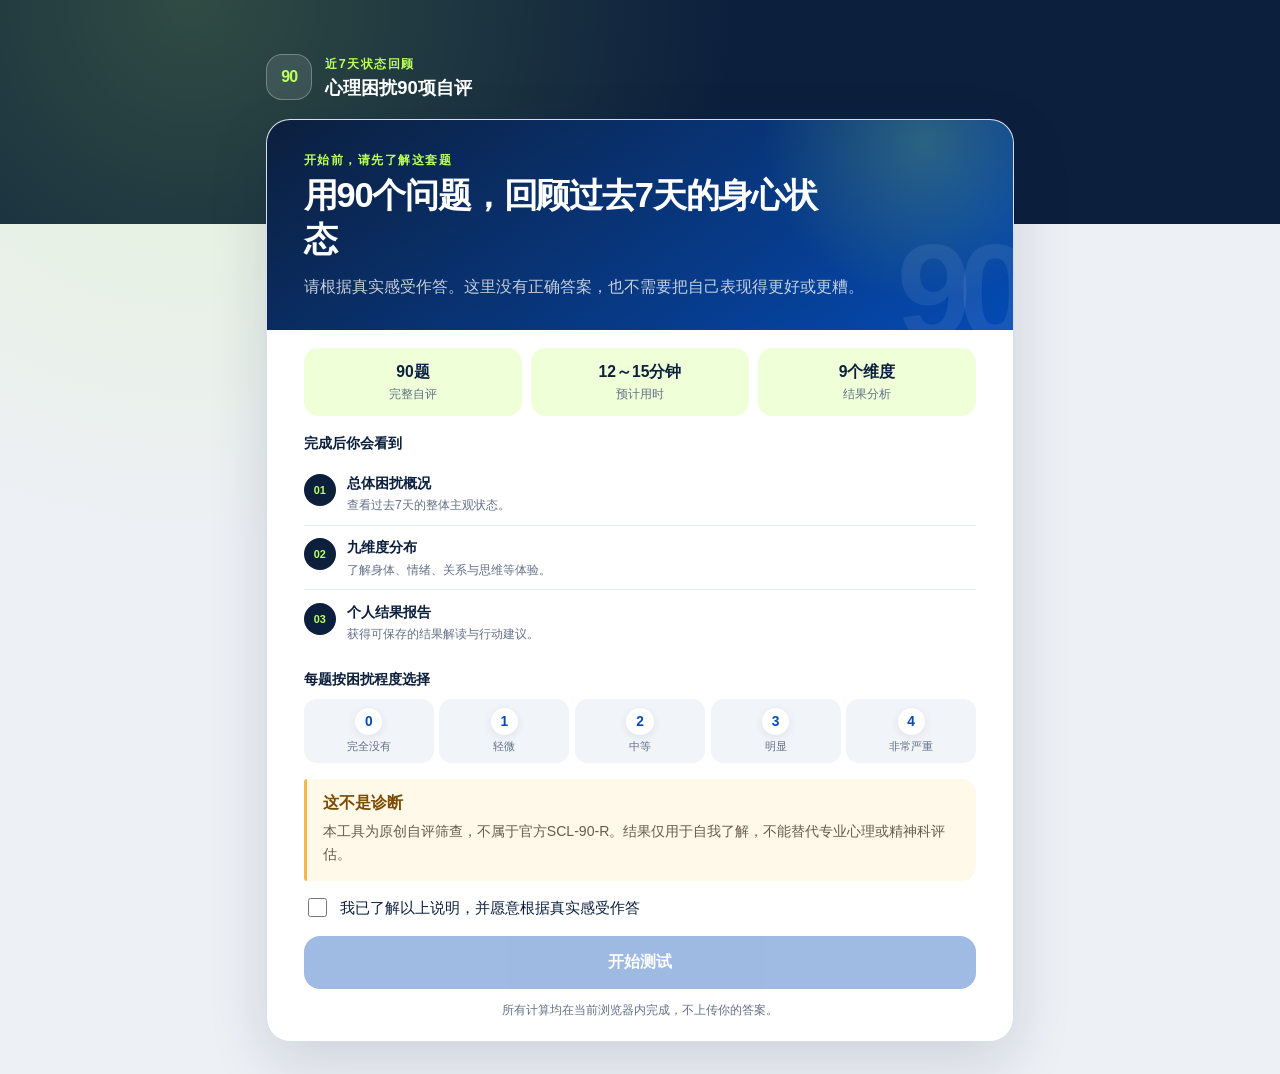
==== preview/index.html @ 944c9259 "Add standalone mobile preview: index.html" ====
<!doctype html>
<html lang="zh-CN">
  <head>
    <meta charset="UTF-8" />
    <meta name="viewport" content="width=device-width, initial-scale=1, viewport-fit=cover" />
    <meta name="theme-color" content="#0c1f3d" />
    <meta name="description" content="一套面向近期心理困扰的90项原创自评筛查工具。结果仅供自我了解，不构成诊断。" />
    <link rel="icon" type="image/svg+xml" href="data:image/svg+xml,%3Csvg xmlns='http://www.w3.org/2000/svg' viewBox='0 0 64 64'%3E%3Crect width='64' height='64' rx='16' fill='%230c1f3d'/%3E%3Cpath d='M18 34c0-11 6-18 14-18s14 7 14 18c0 8-6 14-14 14s-14-6-14-14Z' fill='none' stroke='%23bbff5c' stroke-width='5'/%3E%3Cpath d='M24 34h16M32 26v16' stroke='%23fff' stroke-width='4' stroke-linecap='round'/%3E%3C/svg%3E" />
    <title>心理困扰90项自评</title>
    <link rel="stylesheet" href="./styles.css?v=8" />
  </head>
  <body>
    <section id="auth-gate" class="auth-gate" aria-labelledby="auth-title" role="dialog" aria-modal="true" hidden>
      <div class="auth-card">
        <button id="auth-close" class="auth-close" type="button" aria-label="关闭授权码弹窗">×</button>
        <div class="auth-mark" aria-hidden="true">90</div>
        <p class="section-kicker">访问验证</p>
        <h1 id="auth-title">输入授权码进入测评</h1>
        <p class="auth-description">请输入购买后获得的六位英文与数字组合授权码。</p>
        <form id="auth-form" novalidate>
          <label for="auth-code">六位授权码</label>
          <input id="auth-code" name="auth-code" type="text" maxlength="6" minlength="6" pattern="[A-Za-z0-9]{6}" inputmode="text" autocomplete="one-time-code" autocapitalize="characters" spellcheck="false" placeholder="例如 A7K9Q2" aria-describedby="auth-feedback" />
          <button id="auth-submit" class="primary-button" type="submit">验证并进入</button>
          <p id="auth-feedback" class="auth-feedback" role="alert" aria-live="polite"></p>
        </form>
        <p class="auth-disclaimer">继续即表示你已了解：本测评仅用于自我了解，不构成医学或心理诊断。</p>
        <p id="auth-note" class="auth-note">授权成功仅在当前浏览器会话内有效。</p>
      </div>
    </section>

    <main class="app-shell">
      <header class="app-header">
        <div class="brand-mark" aria-hidden="true">90</div>
        <div>
          <p class="eyebrow">近7天状态回顾</p>
          <h1>心理困扰90项自评</h1>
        </div>
      </header>

      <section id="start-view" class="panel start-panel" aria-labelledby="start-title">
        <div class="intro-hero">
          <p class="section-kicker">开始前，请先了解这套题</p>
          <h2 id="start-title">用90个问题，回顾过去7天的身心状态</h2>
          <p class="lede">请根据真实感受作答。这里没有正确答案，也不需要把自己表现得更好或更糟。</p>
        </div>
        <div class="intro-meta" aria-label="测评基本信息">
          <div><strong>90题</strong><span>完整自评</span></div>
          <div><strong>12～15分钟</strong><span>预计用时</span></div>
          <div><strong>9个维度</strong><span>结果分析</span></div>
        </div>
        <div class="intro-benefits">
          <h3>完成后你会看到</h3>
          <ul>
            <li><span>01</span><p><strong>总体困扰概况</strong><small>查看过去7天的整体主观状态。</small></p></li>
            <li><span>02</span><p><strong>九维度分布</strong><small>了解身体、情绪、关系与思维等体验。</small></p></li>
            <li><span>03</span><p><strong>个人结果报告</strong><small>获得可保存的结果解读与行动建议。</small></p></li>
          </ul>
        </div>
        <h3 class="scale-title">每题按困扰程度选择</h3>
        <div class="scale-preview" aria-label="评分方式">
          <span><b>0</b>完全没有</span>
          <span><b>1</b>轻微</span>
          <span><b>2</b>中等</span>
          <span><b>3</b>明显</span>
          <span><b>4</b>非常严重</span>
        </div>
        <div class="notice-box">
          <strong>这不是诊断</strong>
          <p>本工具为原创自评筛查，不属于官方SCL‑90‑R。结果仅用于自我了解，不能替代专业心理或精神科评估。</p>
        </div>
        <label class="consent-row">
          <input id="consent" type="checkbox" />
          <span>我已了解以上说明，并愿意根据真实感受作答</span>
        </label>
        <button id="start-button" class="primary-button" type="button" disabled>开始测试</button>
        <p class="privacy-note">所有计算均在当前浏览器内完成，不上传你的答案。</p>
      </section>

      <section id="question-view" class="panel question-panel" hidden aria-live="polite">
        <div class="progress-row">
          <button id="back-button" class="icon-button" type="button" aria-label="返回上一题">←</button>
          <div class="progress-copy">
            <span id="progress-label">第 1 / 90 题</span>
            <div class="progress-track"><div id="progress-fill" class="progress-fill"></div></div>
          </div>
          <button id="exit-button" class="text-button" type="button">退出</button>
        </div>
        <p class="section-kicker">过去7天内</p>
        <h2 id="question-text">遇到不顺心的事情时，我很容易变得烦躁或生气。</h2>
        <div id="options" class="options" role="radiogroup" aria-labelledby="question-text"></div>
        <p class="keyboard-hint">电脑端可按数字键 0～4 快速作答</p>
      </section>

      <section id="result-view" class="result-view" hidden></section>
    </main>
    <div id="support-sheet" class="support-sheet" hidden></div>
    <script src="./config.js?v=1"></script>
    <script src="./app.js?v=8"></script>
  </body>
</html>
---- preview/styles.css ----
:root {
  color-scheme: light;
  --ink: #0c1f3d;
  --muted: #627087;
  --paper: #edf0f5;
  --panel: #ffffff;
  --line: #d5dce8;
  --brand: #044bb5;
  --brand-dark: #0c1f3d;
  --mint: #bbff5c;
  --mint-soft: #efffd8;
  --amber: #f2b84b;
  --danger: #b42338;
  --danger-soft: #fff1f2;
  --shadow: 0 20px 60px rgba(12, 31, 61, 0.14);
  font-family: Inter, ui-sans-serif, -apple-system, BlinkMacSystemFont, "Segoe UI", "PingFang SC", "Hiragino Sans GB", "Microsoft YaHei", sans-serif;
}

* { box-sizing: border-box; }

html { background: var(--brand-dark); }

body {
  margin: 0;
  min-width: 320px;
  min-height: 100vh;
  overflow-x: hidden;
  color: var(--ink);
  background:
    radial-gradient(circle at 15% 0%, rgba(187, 255, 92, .2), transparent 34rem),
    linear-gradient(180deg, var(--brand-dark) 0 14rem, var(--paper) 14rem 100%);
}

body.auth-open { overflow: hidden; }

.auth-gate {
  position: fixed;
  inset: 0;
  z-index: 100;
  display: grid;
  place-items: center;
  min-height: 100dvh;
  padding: max(1rem, env(safe-area-inset-top)) 1rem max(1rem, env(safe-area-inset-bottom));
  background: rgba(7, 18, 34, .76);
  backdrop-filter: blur(10px);
}

.auth-gate[hidden] { display: none; }
.auth-card {
  position: relative;
  width: min(100%, 430px);
  padding: 1.55rem;
  border: 1px solid rgba(255,255,255,.28);
  border-radius: 1.55rem;
  background: rgba(255,255,255,.98);
  box-shadow: 0 28px 80px rgba(4, 15, 32, .38);
}
.auth-close {
  position: absolute;
  top: .85rem;
  right: .85rem;
  display: grid;
  place-items: center;
  width: 2.5rem;
  height: 2.5rem;
  border: 0;
  border-radius: 50%;
  background: var(--paper);
  color: var(--muted);
  font-size: 1.5rem;
  line-height: 1;
  cursor: pointer;
}
.auth-mark {
  display: grid;
  place-items: center;
  width: 3.2rem;
  height: 3.2rem;
  margin-bottom: 1.4rem;
  border-radius: 1rem;
  background: var(--brand-dark);
  color: var(--mint);
  font-size: 1rem;
  font-weight: 850;
  letter-spacing: -.06em;
}
.auth-card .section-kicker { color: var(--brand); }
.auth-card h1 { margin: .3rem 0 .65rem; color: var(--brand-dark); font-size: clamp(1.6rem, 7vw, 2.1rem); line-height: 1.25; letter-spacing: -.035em; }
.auth-description { margin: 0 0 1.25rem; color: var(--muted); line-height: 1.65; }
.auth-card form { display: grid; gap: .7rem; }
.auth-card label { color: var(--ink); font-size: .9rem; font-weight: 750; }
.auth-card input {
  width: 100%;
  min-height: 3.55rem;
  padding: .7rem 1rem;
  border: 1px solid var(--line);
  border-radius: 1rem;
  outline: none;
  background: #f7f9fc;
  color: var(--brand-dark);
  font-size: 1.25rem;
  font-weight: 800;
  letter-spacing: .25em;
  text-align: center;
  text-transform: uppercase;
}
.auth-card input:focus { border-color: var(--brand); box-shadow: 0 0 0 .22rem rgba(187,255,92,.34); }
.auth-card input[aria-invalid="true"] { border-color: var(--danger); box-shadow: 0 0 0 .22rem rgba(180,35,56,.1); }
.auth-feedback { min-height: 1.35rem; margin: 0; color: var(--danger); font-size: .84rem; line-height: 1.45; text-align: center; }
.auth-feedback.success { color: var(--brand); }
.auth-disclaimer { margin: .45rem 0 0; padding: .7rem .8rem; border-radius: .8rem; background: #f1f4f8; color: var(--muted); font-size: .76rem; line-height: 1.55; }
.auth-note { margin: .8rem 0 0; color: var(--muted); font-size: .76rem; line-height: 1.5; text-align: center; }

button, input { font: inherit; }
button { -webkit-tap-highlight-color: transparent; }

.app-shell {
  width: min(100%, 780px);
  margin: 0 auto;
  padding: max(1.25rem, env(safe-area-inset-top)) 1rem max(2rem, env(safe-area-inset-bottom));
}

.app-header {
  display: flex;
  align-items: center;
  gap: .8rem;
  min-height: 5.25rem;
  color: #fff;
}

.brand-mark {
  display: grid;
  place-items: center;
  width: 2.9rem;
  height: 2.9rem;
  border: 1px solid rgba(255,255,255,.28);
  border-radius: 1rem;
  background: rgba(255,255,255,.1);
  color: var(--mint);
  font-weight: 800;
  letter-spacing: -.06em;
}

.eyebrow, .section-kicker {
  margin: 0 0 .25rem;
  color: var(--mint);
  font-size: .78rem;
  font-weight: 750;
  letter-spacing: .12em;
  text-transform: uppercase;
}

.app-header h1 { margin: 0; font-size: 1.15rem; line-height: 1.2; }

.panel {
  overflow: hidden;
  border: 1px solid rgba(213, 220, 232, .94);
  border-radius: 1.5rem;
  background: rgba(255,255,255,.98);
  box-shadow: var(--shadow);
}

.start-panel { padding: 0; }

.intro-hero {
  position: relative;
  overflow: hidden;
  padding: 1.65rem 1.35rem 1.5rem;
  background:
    radial-gradient(circle at 88% 10%, rgba(187,255,92,.2), transparent 10rem),
    linear-gradient(145deg, var(--brand-dark), var(--brand));
}

.intro-hero::after {
  content: "90";
  position: absolute;
  right: -.4rem;
  bottom: -2.35rem;
  color: rgba(255,255,255,.08);
  font-size: 8.4rem;
  font-weight: 900;
  letter-spacing: -.1em;
  pointer-events: none;
}

.intro-hero .section-kicker { color: var(--mint); }
.start-panel .intro-hero h2 { position: relative; z-index: 1; max-width: 34rem; color: #fff; }
.intro-hero .lede { position: relative; z-index: 1; max-width: 37rem; margin-bottom: 0; color: rgba(255,255,255,.76); }

.intro-meta {
  display: grid;
  grid-template-columns: repeat(3, minmax(0, 1fr));
  gap: .55rem;
  margin: 1.15rem 1.35rem;
}

.intro-meta div {
  display: grid;
  gap: .25rem;
  min-width: 0;
  padding: .85rem .55rem;
  border-radius: .9rem;
  background: var(--mint-soft);
  text-align: center;
}

.intro-meta strong { color: var(--brand-dark); font-size: .98rem; }
.intro-meta span { color: var(--muted); font-size: .72rem; }

.intro-benefits { margin: 0 1.35rem 1rem; }
.intro-benefits h3, .scale-title { margin: 0 0 .65rem; color: var(--brand-dark); font-size: .9rem; }
.intro-benefits ul { display: grid; gap: .15rem; margin: 0; padding: 0; list-style: none; }
.intro-benefits li { display: grid; grid-template-columns: 2rem minmax(0, 1fr); gap: .7rem; align-items: start; padding: .65rem 0; border-bottom: 1px solid #e4e9f0; }
.intro-benefits li:last-child { border-bottom: 0; }
.intro-benefits li > span { display: grid; place-items: center; width: 2rem; height: 2rem; border-radius: 50%; background: var(--brand-dark); color: var(--mint); font-size: .68rem; font-weight: 800; }
.intro-benefits p { display: grid; gap: .2rem; margin: 0; }
.intro-benefits strong { color: var(--ink); font-size: .9rem; }
.intro-benefits small { color: var(--muted); font-size: .76rem; line-height: 1.5; }
.scale-title { margin: .2rem 1.35rem .65rem; }

.intro-orbit {
  position: relative;
  display: grid;
  place-items: center;
  width: 12rem;
  height: 9rem;
  margin: -.4rem auto .6rem;
}

.intro-orbit::before {
  content: "";
  position: absolute;
  width: 7rem;
  height: 7rem;
  border: 1px solid var(--line);
  border-radius: 50%;
  box-shadow: 0 0 0 1.1rem rgba(187,255,92,.2);
}

.intro-orbit strong { z-index: 1; color: var(--brand-dark); font-size: 2.5rem; letter-spacing: -.08em; }
.intro-orbit span { position: absolute; padding: .32rem .55rem; border-radius: 999px; background: var(--mint-soft); color: var(--brand); font-size: .75rem; font-weight: 700; }
.intro-orbit span:nth-child(1) { top: .2rem; left: 1.2rem; }
.intro-orbit span:nth-child(2) { top: .9rem; right: .1rem; }
.intro-orbit span:nth-child(3) { bottom: .35rem; left: .1rem; }
.intro-orbit span:nth-child(4) { right: 1rem; bottom: .1rem; }

.start-panel h2, .question-panel h2 {
  margin: .25rem 0 .75rem;
  color: var(--brand-dark);
  font-size: clamp(1.5rem, 6vw, 2.15rem);
  line-height: 1.28;
  letter-spacing: -.035em;
}

.lede { margin: 0 0 1.2rem; color: var(--muted); font-size: 1rem; line-height: 1.75; }

.scale-preview { display: grid; grid-template-columns: repeat(5, minmax(0, 1fr)); gap: .35rem; margin: 0 1.35rem 1rem; }
.scale-preview span { display: grid; gap: .3rem; justify-items: center; padding: .55rem .2rem; border-radius: .8rem; background: #f1f4f8; color: var(--muted); font-size: .68rem; text-align: center; }
.scale-preview b { display: grid; place-items: center; width: 1.7rem; height: 1.7rem; border-radius: 50%; background: #fff; color: var(--brand); font-size: .86rem; box-shadow: 0 2px 8px rgba(12,31,61,.08); }

.notice-box { margin: 1rem 1.35rem; padding: .9rem 1rem; border-left: .24rem solid var(--amber); border-radius: .2rem .9rem .9rem .2rem; background: #fff9e9; }
.notice-box strong { color: #7a4b00; }
.notice-box p { margin: .35rem 0 0; color: #655c4d; font-size: .88rem; line-height: 1.65; }

.consent-row { display: flex; align-items: flex-start; gap: .65rem; margin: 1rem 1.35rem; color: var(--ink); font-size: .92rem; line-height: 1.55; }
.consent-row input { width: 1.2rem; height: 1.2rem; margin-top: .1rem; accent-color: var(--brand); }

.primary-button {
  width: 100%;
  min-height: 3.3rem;
  border: 0;
  border-radius: 1rem;
  background: var(--brand);
  color: #fff;
  font-weight: 760;
  cursor: pointer;
  box-shadow: 0 .6rem 1.4rem rgba(4,75,181,.24);
}
.start-panel > .primary-button { width: calc(100% - 2.7rem); margin-inline: 1.35rem; }
.primary-button:disabled { cursor: not-allowed; opacity: .38; box-shadow: none; }
.primary-button:not(:disabled):active { transform: translateY(1px); }
.privacy-note { margin: .8rem 1.35rem 1.35rem; color: var(--muted); font-size: .78rem; text-align: center; }

.question-panel { min-height: min(680px, calc(100vh - 7.5rem)); padding: 1.1rem; }
.progress-row { display: grid; grid-template-columns: 2.8rem 1fr 2.8rem; align-items: center; gap: .7rem; margin-bottom: 3rem; }
.progress-copy { display: grid; gap: .45rem; color: var(--muted); font-size: .8rem; text-align: center; }
.progress-track { overflow: hidden; height: .38rem; border-radius: 999px; background: #dce4ef; }
.progress-fill { width: 1.1%; height: 100%; border-radius: inherit; background: linear-gradient(90deg, var(--mint), var(--brand)); transition: width .3s ease; }
.icon-button, .text-button { min-width: 2.65rem; min-height: 2.65rem; border: 0; border-radius: .8rem; background: #edf0f5; color: var(--brand-dark); cursor: pointer; }
.text-button { background: transparent; color: var(--muted); font-size: .78rem; }
.question-panel .section-kicker { color: var(--brand); }

.options { display: grid; gap: .65rem; margin-top: 2rem; }
.option-button { display: flex; align-items: center; justify-content: space-between; width: 100%; min-height: 3.8rem; padding: .65rem .8rem .65rem 1rem; border: 1px solid var(--line); border-radius: 1rem; background: #fff; color: var(--ink); text-align: left; cursor: pointer; transition: border-color .16s, background .16s, transform .16s; }
.option-button:hover, .option-button:focus-visible { border-color: var(--mint); background: #f7ffeb; outline: none; }
.option-button:active { transform: scale(.99); }
.option-button.selected { border-color: var(--brand); background: var(--mint-soft); }
.option-score { display: grid; place-items: center; flex: 0 0 2rem; width: 2rem; height: 2rem; border-radius: 50%; background: #edf0f5; color: var(--brand); font-weight: 800; }
.option-button.selected .option-score { background: var(--brand); color: #fff; }
.keyboard-hint { margin: 1rem 0 0; color: var(--muted); font-size: .75rem; text-align: center; }

.result-view { display: grid; gap: 1rem; }
.result-card { padding: 1.2rem; border: 1px solid var(--line); border-radius: 1.35rem; background: var(--panel); box-shadow: 0 10px 35px rgba(12,31,61,.08); }
.risk-card { border-color: #ffc9cf; background: var(--danger-soft); }
.risk-card .section-kicker { color: var(--danger); }
.risk-card h2, .result-card h2 { margin: .2rem 0 .65rem; color: var(--brand-dark); font-size: 1.35rem; line-height: 1.35; }
.risk-card p, .result-card > p, .dimension-card > p { color: var(--muted); line-height: 1.72; }
.result-hero { overflow: hidden; position: relative; background: linear-gradient(145deg, #ffffff 35%, #f1f5ff); }
.result-hero::after { content: "90"; position: absolute; right: -1rem; top: -.4rem; color: rgba(4,75,181,.055); font-size: 9rem; font-weight: 900; letter-spacing: -.09em; pointer-events: none; }
.report-meta { position: relative; z-index: 1; display: flex; align-items: flex-start; justify-content: space-between; gap: 1rem; }
.report-meta > span { color: var(--muted); font-size: .72rem; font-weight: 650; white-space: nowrap; }
.result-intro { position: relative; z-index: 1; }
.metric-grid { position: relative; z-index: 1; display: grid; grid-template-columns: repeat(3, 1fr); gap: .55rem; margin: 1.15rem 0; }
.metric-grid div { display: grid; gap: .22rem; min-width: 0; padding: .8rem .55rem; border: 1px solid rgba(4,75,181,.12); border-radius: 1rem; background: rgba(255,255,255,.78); }
.metric-grid span { color: var(--brand); font-size: .72rem; font-weight: 800; letter-spacing: .08em; }
.metric-grid strong { color: var(--brand-dark); font-size: 1.65rem; line-height: 1; }
.metric-grid small { overflow-wrap: anywhere; color: var(--muted); font-size: .65rem; line-height: 1.35; }
.no-norm-note { position: relative; z-index: 1; padding: .85rem 1rem; border-radius: .9rem; background: #f1f4f8; }
.no-norm-note strong { color: var(--brand-dark); font-size: .88rem; }
.no-norm-note p { margin: .3rem 0 0; color: var(--muted); font-size: .82rem; line-height: 1.55; }
.section-heading { display: flex; align-items: flex-start; justify-content: space-between; gap: 1rem; }
.range-key { flex: 0 0 auto; padding: .35rem .58rem; border-radius: 999px; background: var(--mint-soft); color: var(--brand); font-size: .72rem; font-weight: 800; }
.radar-card > p, .action-card > p { margin: .1rem 0 0; font-size: .86rem; }
.radar-layout { display: grid; gap: .6rem; margin-top: .8rem; }
.radar-frame { display: grid; place-items: center; min-width: 0; border-radius: 1rem; background: #f7f9fc; }
.radar-chart { display: block; width: min(100%, 400px); height: auto; overflow: visible; }
.radar-grid polygon, .radar-grid line { fill: none; stroke: #d5dce8; stroke-width: 1; vector-effect: non-scaling-stroke; }
.radar-area { fill: rgba(4,75,181,.18); stroke: var(--brand); stroke-width: 2.4; vector-effect: non-scaling-stroke; }
.radar-dots circle { fill: var(--brand); stroke: #fff; stroke-width: 1.5; vector-effect: non-scaling-stroke; }
.radar-labels { fill: #435574; font-size: 11px; font-weight: 720; }
.radar-scale { fill: #8190a6; font-size: 9px; }
.radar-summary { padding: .85rem 0 0; }
.radar-summary > span { color: var(--brand); font-size: .72rem; font-weight: 800; letter-spacing: .1em; }
.top-dimension-list { display: grid; gap: .1rem; margin-top: .45rem; }
.top-dimension-list article { display: grid; grid-template-columns: 2.1rem minmax(0, 1fr) auto; gap: .65rem; align-items: start; padding: .75rem 0; border-bottom: 1px solid #e4e9f0; }
.top-dimension-list article:last-child { border-bottom: 0; }
.top-rank { padding-top: .15rem; color: var(--mint); font-size: .76rem; font-weight: 850; letter-spacing: .04em; }
.top-dimension-list h3 { margin: 0; color: var(--brand-dark); font-size: .92rem; }
.top-dimension-list p { display: -webkit-box; overflow: hidden; margin: .28rem 0 0; color: var(--muted); font-size: .76rem; line-height: 1.5; -webkit-box-orient: vertical; -webkit-line-clamp: 2; }
.top-dimension-list article > strong { color: var(--brand-dark); font-size: 1.05rem; white-space: nowrap; }
.top-dimension-list article > strong small { color: var(--muted); font-size: .64rem; font-weight: 600; }
.empty-insight { color: var(--muted); font-size: .84rem; line-height: 1.65; }
.score-table-wrap { overflow: hidden; margin-top: .9rem; border: 1px solid #d9e0ea; border-radius: 1rem; }
.score-table { width: 100%; table-layout: fixed; border-collapse: collapse; font-size: .76rem; }
.score-table th, .score-table td { padding: .72rem .55rem; border-bottom: 1px solid #e4e9f0; text-align: left; }
.score-table th { background: #f1f4f8; color: var(--muted); font-size: .68rem; font-weight: 760; letter-spacing: .04em; }
.score-table tr:last-child td { border-bottom: 0; }
.score-table td:first-child { color: #93a1a6; font-weight: 750; }
.score-table td:nth-child(2) { overflow-wrap: anywhere; color: var(--ink); font-weight: 680; }
.score-table td:nth-child(3) { color: var(--muted); white-space: nowrap; }
.score-table td:nth-child(3) strong { color: var(--brand-dark); }
.score-table td:last-child { text-align: right; }
.score-table td:last-child span { display: inline-block; padding: .25rem .42rem; border-radius: .4rem; background: #fff3d3; color: #78500a; font-size: .66rem; font-weight: 760; white-space: nowrap; }
.dimension-list { display: grid; gap: .8rem; margin-top: 1rem; }
.dimension-card { padding: 1rem; border: 1px solid #d9e0ea; border-radius: 1rem; background: #fbfcfe; }
.dimension-heading { display: flex; align-items: flex-start; justify-content: space-between; gap: .8rem; }
.dimension-heading > div:first-child { display: flex; align-items: center; gap: .55rem; min-width: 0; }
.dimension-heading h3 { margin: 0; color: var(--brand-dark); font-size: 1rem; }
.dimension-code { flex: 0 0 auto; padding: .28rem .42rem; border-radius: .45rem; background: #edf2ff; color: var(--brand); font-size: .68rem; font-weight: 850; }
.dimension-score { flex: 0 0 auto; display: flex; align-items: baseline; gap: .15rem; color: var(--muted); }
.dimension-score strong { color: var(--brand-dark); font-size: 1.22rem; }
.dimension-score span { font-size: .72rem; }
.score-track { overflow: hidden; height: .55rem; margin: .75rem 0; border-radius: 999px; background: #dce4ef; }
.score-track span { display: block; height: 100%; border-radius: inherit; transition: width .5s ease; }
.dimension-card > p { margin: .65rem 0 0; font-size: .84rem; }
.relative-flag { display: inline-block; margin: 0 !important; padding: .28rem .5rem; border-radius: .45rem; background: #fff3d3; color: #78500a !important; font-size: .7rem !important; font-weight: 750; }
.action-card { background: #f4f7fb; }
.recommendation-list { display: grid; gap: .25rem; margin: 1rem 0 0; padding: 0; list-style: none; }
.recommendation-list li { display: grid; grid-template-columns: 2.35rem minmax(0, 1fr); gap: .8rem; padding: 1rem 0; border-bottom: 1px solid #d9e1ec; }
.recommendation-list li:last-child { border-bottom: 0; }
.recommendation-list li > span { display: grid; place-items: center; align-self: start; width: 2.35rem; height: 2.35rem; border-radius: 50%; background: var(--brand-dark); color: var(--mint); font-size: .7rem; font-weight: 850; letter-spacing: .04em; }
.recommendation-list strong { color: var(--brand-dark); font-size: .95rem; }
.recommendation-list p { margin: .35rem 0; color: var(--muted); font-size: .84rem; line-height: 1.65; }
.recommendation-list small { color: var(--brand); font-size: .7rem; font-weight: 720; }
.trend-card { background: #fbfcfe; }
.trend-grid { display: grid; gap: .55rem; margin-top: .9rem; }
.trend-grid div { display: flex; align-items: center; justify-content: space-between; gap: 1rem; padding: .8rem .85rem; border: 1px solid #d9e0ea; border-radius: .8rem; background: #fff; }
.trend-grid span { color: var(--muted); font-size: .8rem; }
.trend-grid strong { color: var(--brand-dark); font-size: .83rem; text-align: right; }
.trend-note { margin: .8rem 0 0 !important; color: var(--muted); font-size: .74rem !important; line-height: 1.55 !important; }
.additional-list { display: grid; gap: .15rem; margin-top: .7rem; }
.additional-list div { display: flex; justify-content: space-between; gap: 1rem; padding: .75rem 0; border-bottom: 1px solid #e4e9f0; }
.additional-list div:last-child { border-bottom: 0; }
.additional-list span { color: var(--ink); }
.additional-list strong { color: var(--muted); font-size: .82rem; text-align: right; }
.guidance-card { border-color: rgba(187,255,92,.7); }
.secondary-button { width: 100%; min-height: 3.2rem; margin-top: .5rem; border: 1px solid var(--brand); border-radius: 1rem; background: transparent; color: var(--brand); font-weight: 780; cursor: pointer; }
.secondary-button:disabled { cursor: default; border-color: var(--line); background: #edf0f5; color: var(--muted); }
.report-actions { display: grid; gap: .55rem; margin-top: 1.1rem; }
.report-actions .secondary-button { margin-top: 0; }
.history-feedback { margin: .75rem 0 0 !important; color: var(--muted); font-size: .74rem !important; line-height: 1.55 !important; text-align: center; }
.clear-history-button { display: block; min-height: 2.75rem; margin: .2rem auto .35rem; padding: .4rem .8rem; border: 0; background: transparent; color: #7b6668; font-size: .74rem; text-decoration: underline; text-underline-offset: .18rem; cursor: pointer; }
.guidance-card > #restart-button { margin-top: 1rem; border-color: var(--line); color: var(--muted); }

.support-sheet[hidden] { display: none; }
.support-sheet { position: fixed; inset: 0; z-index: 50; display: grid; align-items: end; }
.sheet-backdrop { position: absolute; inset: 0; background: rgba(7,18,34,.72); backdrop-filter: blur(6px); }
.sheet-card { position: relative; z-index: 1; width: min(100%, 620px); max-height: 92vh; margin: 0 auto; overflow-y: auto; padding: 1.4rem 1.2rem max(1.3rem, env(safe-area-inset-bottom)); border-radius: 1.5rem 1.5rem 0 0; background: #fff; box-shadow: 0 -20px 60px rgba(0,0,0,.2); }
.sheet-card .section-kicker { color: var(--danger); }
.sheet-card h2 { margin: .25rem 0 .65rem; color: var(--brand-dark); font-size: 1.5rem; }
.sheet-card > p { color: var(--muted); line-height: 1.65; }
.report-preview-sheet { display: grid; gap: .8rem; }
.report-preview-sheet h2, .report-preview-sheet > p { margin: 0; }
.report-preview-sheet .section-kicker { color: var(--brand); }
.report-preview-image { display: block; width: min(100%, 360px); max-height: 52vh; margin: .25rem auto; border: 1px solid var(--line); border-radius: .75rem; object-fit: contain; background: var(--paper); box-shadow: 0 8px 28px rgba(12,31,61,.12); }
.report-download-link { display: grid; place-items: center; min-height: 3.3rem; text-decoration: none; }
.report-preview-sheet .secondary-button { margin-top: 0; }
.support-icon { display: grid; place-items: center; width: 2.7rem; height: 2.7rem; margin-bottom: 1rem; border-radius: 50%; background: var(--danger-soft); color: var(--danger); font-size: 1.45rem; font-weight: 850; }
.support-actions { margin: 1rem 0; padding: .9rem 1rem; border-radius: 1rem; background: #fff5f5; color: #5d3035; font-size: .88rem; line-height: 1.62; }
.support-actions ol { margin: .55rem 0 0; padding-left: 1.2rem; }
.support-actions li + li { margin-top: .35rem; }

@media (min-width: 700px) {
  .app-shell { padding-top: 2.2rem; }
  .start-panel { padding: 0; }
  .intro-hero { padding: 2rem 2.3rem 1.8rem; }
  .intro-meta, .notice-box, .consent-row { margin-inline: 2.3rem; }
  .intro-benefits { margin-inline: 2.3rem; }
  .scale-title { margin-inline: 2.3rem; }
  .scale-preview { margin-inline: 2.3rem; }
  .start-panel > .primary-button { width: calc(100% - 4.6rem); margin-inline: 2.3rem; }
  .privacy-note { margin-inline: 2.3rem; }
  .question-panel { padding: 1.5rem 2rem; }
  .options { grid-template-columns: 1fr 1fr; }
  .option-button:last-child { grid-column: 1 / -1; }
  .result-card { padding: 1.6rem; }
  .radar-layout { grid-template-columns: minmax(0, 1.05fr) minmax(17rem, .95fr); align-items: center; }
  .radar-summary { padding: 0; }
  .trend-grid { grid-template-columns: repeat(3, 1fr); }
  .trend-grid div { display: grid; align-content: start; }
  .report-actions { grid-template-columns: repeat(3, 1fr); }
  .dimension-list { grid-template-columns: 1fr 1fr; }
  .dimension-card:last-child { grid-column: 1 / -1; }
  .sheet-card { margin-bottom: 3vh; border-radius: 1.5rem; }
}

@media (max-width: 430px) {
  .auth-card { padding: 1.3rem; border-radius: 1.35rem; }
  .app-shell { padding-inline: .72rem; }
  .app-header { min-height: 4.6rem; }
  .start-panel { border-radius: 1.3rem; }
  .question-panel { min-height: calc(100vh - 6.4rem); }
  .keyboard-hint { display: none; }
  .metric-grid { gap: .38rem; }
  .metric-grid div { padding-inline: .42rem; }
  .radar-card { padding-inline: .75rem; }
  .radar-card > .section-heading, .radar-card > p { margin-inline: .45rem; }
  .score-table th, .score-table td { padding-inline: .38rem; }
  .score-table th:first-child, .score-table td:first-child { width: 2rem; }
  .score-table th:last-child, .score-table td:last-child { width: 5.15rem; }
}

@media print {
  @page { margin: 12mm; }
  html, body { background: #fff !important; }
  body { color: #111; }
  .app-shell { width: 100%; max-width: none; padding: 0; }
  .app-header, .report-actions, .history-feedback, .clear-history-button, #restart-button { display: none !important; }
  .result-view { gap: .5rem; }
  .result-card { break-inside: avoid; box-shadow: none; }
  .radar-chart { max-width: 340px; }
  .dimension-list { grid-template-columns: 1fr 1fr; }
  .dimension-card { break-inside: avoid; }
}

@media (prefers-reduced-motion: reduce) {
  *, *::before, *::after { scroll-behavior: auto !important; transition-duration: .01ms !important; }
}
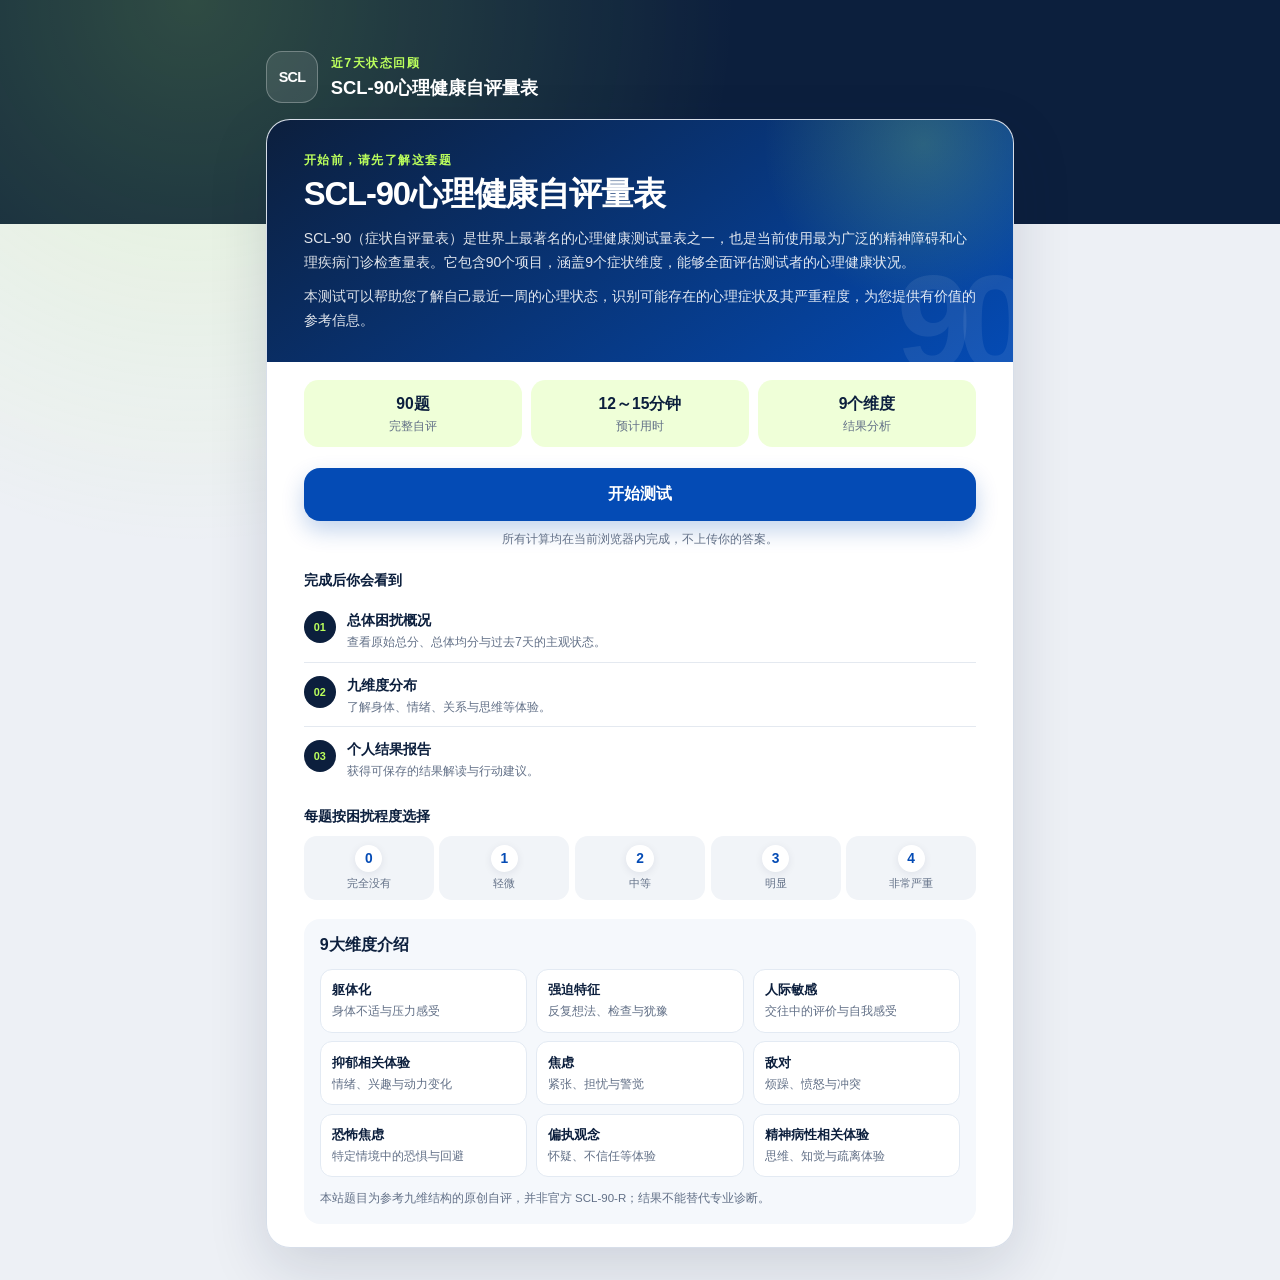
==== commit 02150f94: "Update mobile preview: index.html" ====
--- a/preview/index.html
+++ b/preview/index.html
@@ -6,14 +6,14 @@
     <meta name="theme-color" content="#0c1f3d" />
     <meta name="description" content="一套面向近期心理困扰的90项原创自评筛查工具。结果仅供自我了解，不构成诊断。" />
     <link rel="icon" type="image/svg+xml" href="data:image/svg+xml,%3Csvg xmlns='http://www.w3.org/2000/svg' viewBox='0 0 64 64'%3E%3Crect width='64' height='64' rx='16' fill='%230c1f3d'/%3E%3Cpath d='M18 34c0-11 6-18 14-18s14 7 14 18c0 8-6 14-14 14s-14-6-14-14Z' fill='none' stroke='%23bbff5c' stroke-width='5'/%3E%3Cpath d='M24 34h16M32 26v16' stroke='%23fff' stroke-width='4' stroke-linecap='round'/%3E%3C/svg%3E" />
-    <title>心理困扰90项自评</title>
-    <link rel="stylesheet" href="./styles.css?v=8" />
+    <title>SCL-90心理健康自评量表</title>
+    <link rel="stylesheet" href="./styles.css?v=9" />
   </head>
   <body>
     <section id="auth-gate" class="auth-gate" aria-labelledby="auth-title" role="dialog" aria-modal="true" hidden>
       <div class="auth-card">
         <button id="auth-close" class="auth-close" type="button" aria-label="关闭授权码弹窗">×</button>
-        <div class="auth-mark" aria-hidden="true">90</div>
+        <div class="auth-mark" aria-hidden="true">SCL</div>
         <p class="section-kicker">访问验证</p>
         <h1 id="auth-title">输入授权码进入测评</h1>
         <p class="auth-description">请输入购买后获得的六位英文与数字组合授权码。</p>
@@ -30,28 +30,31 @@
 
     <main class="app-shell">
       <header class="app-header">
-        <div class="brand-mark" aria-hidden="true">90</div>
+        <div class="brand-mark" aria-hidden="true">SCL</div>
         <div>
           <p class="eyebrow">近7天状态回顾</p>
-          <h1>心理困扰90项自评</h1>
+          <h1>SCL-90心理健康自评量表</h1>
         </div>
       </header>
 
       <section id="start-view" class="panel start-panel" aria-labelledby="start-title">
         <div class="intro-hero">
           <p class="section-kicker">开始前，请先了解这套题</p>
-          <h2 id="start-title">用90个问题，回顾过去7天的身心状态</h2>
-          <p class="lede">请根据真实感受作答。这里没有正确答案，也不需要把自己表现得更好或更糟。</p>
+          <h2 id="start-title">SCL-90心理健康自评量表</h2>
+          <p class="lede">SCL-90（症状自评量表）是世界上最著名的心理健康测试量表之一，也是当前使用最为广泛的精神障碍和心理疾病门诊检查量表。它包含90个项目，涵盖9个症状维度，能够全面评估测试者的心理健康状况。</p>
+          <p class="lede">本测试可以帮助您了解自己最近一周的心理状态，识别可能存在的心理症状及其严重程度，为您提供有价值的参考信息。</p>
         </div>
         <div class="intro-meta" aria-label="测评基本信息">
           <div><strong>90题</strong><span>完整自评</span></div>
           <div><strong>12～15分钟</strong><span>预计用时</span></div>
           <div><strong>9个维度</strong><span>结果分析</span></div>
         </div>
+        <button id="start-button" class="primary-button" type="button">开始测试</button>
+        <p class="privacy-note">所有计算均在当前浏览器内完成，不上传你的答案。</p>
         <div class="intro-benefits">
           <h3>完成后你会看到</h3>
           <ul>
-            <li><span>01</span><p><strong>总体困扰概况</strong><small>查看过去7天的整体主观状态。</small></p></li>
+            <li><span>01</span><p><strong>总体困扰概况</strong><small>查看原始总分、总体均分与过去7天的主观状态。</small></p></li>
             <li><span>02</span><p><strong>九维度分布</strong><small>了解身体、情绪、关系与思维等体验。</small></p></li>
             <li><span>03</span><p><strong>个人结果报告</strong><small>获得可保存的结果解读与行动建议。</small></p></li>
           </ul>
@@ -64,16 +67,21 @@
           <span><b>3</b>明显</span>
           <span><b>4</b>非常严重</span>
         </div>
-        <div class="notice-box">
-          <strong>这不是诊断</strong>
-          <p>本工具为原创自评筛查，不属于官方SCL‑90‑R。结果仅用于自我了解，不能替代专业心理或精神科评估。</p>
-        </div>
-        <label class="consent-row">
-          <input id="consent" type="checkbox" />
-          <span>我已了解以上说明，并愿意根据真实感受作答</span>
-        </label>
-        <button id="start-button" class="primary-button" type="button" disabled>开始测试</button>
-        <p class="privacy-note">所有计算均在当前浏览器内完成，不上传你的答案。</p>
+        <section class="dimension-overview" aria-labelledby="dimension-overview-title">
+          <h3 id="dimension-overview-title">9大维度介绍</h3>
+          <div class="dimension-overview-grid">
+            <div><strong>躯体化</strong><span>身体不适与压力感受</span></div>
+            <div><strong>强迫特征</strong><span>反复想法、检查与犹豫</span></div>
+            <div><strong>人际敏感</strong><span>交往中的评价与自我感受</span></div>
+            <div><strong>抑郁相关体验</strong><span>情绪、兴趣与动力变化</span></div>
+            <div><strong>焦虑</strong><span>紧张、担忧与警觉</span></div>
+            <div><strong>敌对</strong><span>烦躁、愤怒与冲突</span></div>
+            <div><strong>恐怖焦虑</strong><span>特定情境中的恐惧与回避</span></div>
+            <div><strong>偏执观念</strong><span>怀疑、不信任等体验</span></div>
+            <div><strong>精神病性相关体验</strong><span>思维、知觉与疏离体验</span></div>
+          </div>
+          <p class="dimension-overview-note">本站题目为参考九维结构的原创自评，并非官方 SCL-90-R；结果不能替代专业诊断。</p>
+        </section>
       </section>
 
       <section id="question-view" class="panel question-panel" hidden aria-live="polite">
@@ -95,6 +103,6 @@
     </main>
     <div id="support-sheet" class="support-sheet" hidden></div>
     <script src="./config.js?v=1"></script>
-    <script src="./app.js?v=8"></script>
+    <script src="./app.js?v=9"></script>
   </body>
 </html>
--- a/preview/styles.css
+++ b/preview/styles.css
@@ -131,14 +131,16 @@
 .brand-mark {
   display: grid;
   place-items: center;
-  width: 2.9rem;
-  height: 2.9rem;
+  flex: 0 0 3.25rem;
+  width: 3.25rem;
+  height: 3.25rem;
   border: 1px solid rgba(255,255,255,.28);
   border-radius: 1rem;
   background: rgba(255,255,255,.1);
-  color: var(--mint);
-  font-weight: 800;
-  letter-spacing: -.06em;
+  color: #fff;
+  font-size: .9rem;
+  font-weight: 850;
+  letter-spacing: -.05em;
 }
 
 .eyebrow, .section-kicker {
@@ -150,7 +152,7 @@
   text-transform: uppercase;
 }
 
-.app-header h1 { margin: 0; font-size: 1.15rem; line-height: 1.2; }
+.app-header h1 { margin: 0; font-size: clamp(.95rem, 3.7vw, 1.15rem); line-height: 1.3; white-space: nowrap; }
 
 .panel {
   overflow: hidden;
@@ -184,8 +186,9 @@
 }
 
 .intro-hero .section-kicker { color: var(--mint); }
-.start-panel .intro-hero h2 { position: relative; z-index: 1; max-width: 34rem; color: #fff; }
-.intro-hero .lede { position: relative; z-index: 1; max-width: 37rem; margin-bottom: 0; color: rgba(255,255,255,.76); }
+.start-panel .intro-hero h2 { position: relative; z-index: 1; max-width: none; color: #fff; font-size: clamp(1.05rem, 4.8vw, 2.05rem); white-space: nowrap; }
+.intro-hero .lede { position: relative; z-index: 1; max-width: 42rem; margin-bottom: 0; color: rgba(255,255,255,.88); font-size: .875rem; line-height: 1.7; }
+.intro-hero .lede + .lede { margin-top: .65rem; }
 
 .intro-meta {
   display: grid;
@@ -258,12 +261,13 @@
 .scale-preview span { display: grid; gap: .3rem; justify-items: center; padding: .55rem .2rem; border-radius: .8rem; background: #f1f4f8; color: var(--muted); font-size: .68rem; text-align: center; }
 .scale-preview b { display: grid; place-items: center; width: 1.7rem; height: 1.7rem; border-radius: 50%; background: #fff; color: var(--brand); font-size: .86rem; box-shadow: 0 2px 8px rgba(12,31,61,.08); }
 
-.notice-box { margin: 1rem 1.35rem; padding: .9rem 1rem; border-left: .24rem solid var(--amber); border-radius: .2rem .9rem .9rem .2rem; background: #fff9e9; }
-.notice-box strong { color: #7a4b00; }
-.notice-box p { margin: .35rem 0 0; color: #655c4d; font-size: .88rem; line-height: 1.65; }
-
-.consent-row { display: flex; align-items: flex-start; gap: .65rem; margin: 1rem 1.35rem; color: var(--ink); font-size: .92rem; line-height: 1.55; }
-.consent-row input { width: 1.2rem; height: 1.2rem; margin-top: .1rem; accent-color: var(--brand); }
+.dimension-overview { margin: 1.2rem 1.35rem 1.45rem; padding: 1rem; border-radius: 1rem; background: #f5f8fc; }
+.dimension-overview h3 { margin: 0 0 .8rem; color: var(--brand-dark); font-size: 1rem; }
+.dimension-overview-grid { display: grid; grid-template-columns: repeat(2, minmax(0, 1fr)); gap: .55rem; }
+.dimension-overview-grid div { display: grid; align-content: start; gap: .25rem; min-width: 0; padding: .7rem; border: 1px solid #e3eaf3; border-radius: .75rem; background: #fff; }
+.dimension-overview-grid strong { color: var(--brand-dark); font-size: .83rem; }
+.dimension-overview-grid span { color: var(--muted); font-size: .74rem; line-height: 1.45; }
+.dimension-overview-note { margin: .8rem 0 0; color: var(--muted); font-size: .72rem; line-height: 1.55; }
 
 .primary-button {
   width: 100%;
@@ -276,10 +280,10 @@
   cursor: pointer;
   box-shadow: 0 .6rem 1.4rem rgba(4,75,181,.24);
 }
-.start-panel > .primary-button { width: calc(100% - 2.7rem); margin-inline: 1.35rem; }
+.start-panel > .primary-button { width: calc(100% - 2.7rem); margin: .15rem 1.35rem 0; }
 .primary-button:disabled { cursor: not-allowed; opacity: .38; box-shadow: none; }
 .primary-button:not(:disabled):active { transform: translateY(1px); }
-.privacy-note { margin: .8rem 1.35rem 1.35rem; color: var(--muted); font-size: .78rem; text-align: center; }
+.privacy-note { margin: .65rem 1.35rem 1.45rem; color: var(--muted); font-size: .78rem; text-align: center; }
 
 .question-panel { min-height: min(680px, calc(100vh - 7.5rem)); padding: 1.1rem; }
 .progress-row { display: grid; grid-template-columns: 2.8rem 1fr 2.8rem; align-items: center; gap: .7rem; margin-bottom: 3rem; }
@@ -310,6 +314,11 @@
 .report-meta { position: relative; z-index: 1; display: flex; align-items: flex-start; justify-content: space-between; gap: 1rem; }
 .report-meta > span { color: var(--muted); font-size: .72rem; font-weight: 650; white-space: nowrap; }
 .result-intro { position: relative; z-index: 1; }
+.total-score { position: relative; z-index: 1; display: flex; align-items: center; justify-content: space-between; gap: 1rem; margin-top: 1rem; padding: 1rem 1.1rem; border-radius: 1rem; background: var(--brand-dark); color: #fff; }
+.total-score span { display: block; color: var(--mint); font-size: .83rem; font-weight: 800; }
+.total-score strong { display: block; margin-top: .15rem; font-size: clamp(2.4rem, 9vw, 3.35rem); line-height: 1; }
+.total-score strong em { color: rgba(255,255,255,.72); font-size: .85rem; font-style: normal; font-weight: 600; white-space: nowrap; }
+.total-score small { display: block; max-width: 13rem; color: rgba(255,255,255,.8); font-size: .74rem; line-height: 1.5; text-align: right; }
 .metric-grid { position: relative; z-index: 1; display: grid; grid-template-columns: repeat(3, 1fr); gap: .55rem; margin: 1.15rem 0; }
 .metric-grid div { display: grid; gap: .22rem; min-width: 0; padding: .8rem .55rem; border: 1px solid rgba(4,75,181,.12); border-radius: 1rem; background: rgba(255,255,255,.78); }
 .metric-grid span { color: var(--brand); font-size: .72rem; font-weight: 800; letter-spacing: .08em; }
@@ -414,8 +423,9 @@
   .app-shell { padding-top: 2.2rem; }
   .start-panel { padding: 0; }
   .intro-hero { padding: 2rem 2.3rem 1.8rem; }
-  .intro-meta, .notice-box, .consent-row { margin-inline: 2.3rem; }
+  .intro-meta, .dimension-overview { margin-inline: 2.3rem; }
   .intro-benefits { margin-inline: 2.3rem; }
+  .dimension-overview-grid { grid-template-columns: repeat(3, minmax(0, 1fr)); }
   .scale-title { margin-inline: 2.3rem; }
   .scale-preview { margin-inline: 2.3rem; }
   .start-panel > .primary-button { width: calc(100% - 4.6rem); margin-inline: 2.3rem; }
@@ -438,7 +448,11 @@
   .auth-card { padding: 1.3rem; border-radius: 1.35rem; }
   .app-shell { padding-inline: .72rem; }
   .app-header { min-height: 4.6rem; }
+  .app-header h1 { font-size: .9rem; }
   .start-panel { border-radius: 1.3rem; }
+  .intro-hero { padding-inline: 1rem; }
+  .total-score { align-items: flex-end; gap: .5rem; }
+  .total-score small { max-width: 10rem; }
   .question-panel { min-height: calc(100vh - 6.4rem); }
   .keyboard-hint { display: none; }
   .metric-grid { gap: .38rem; }
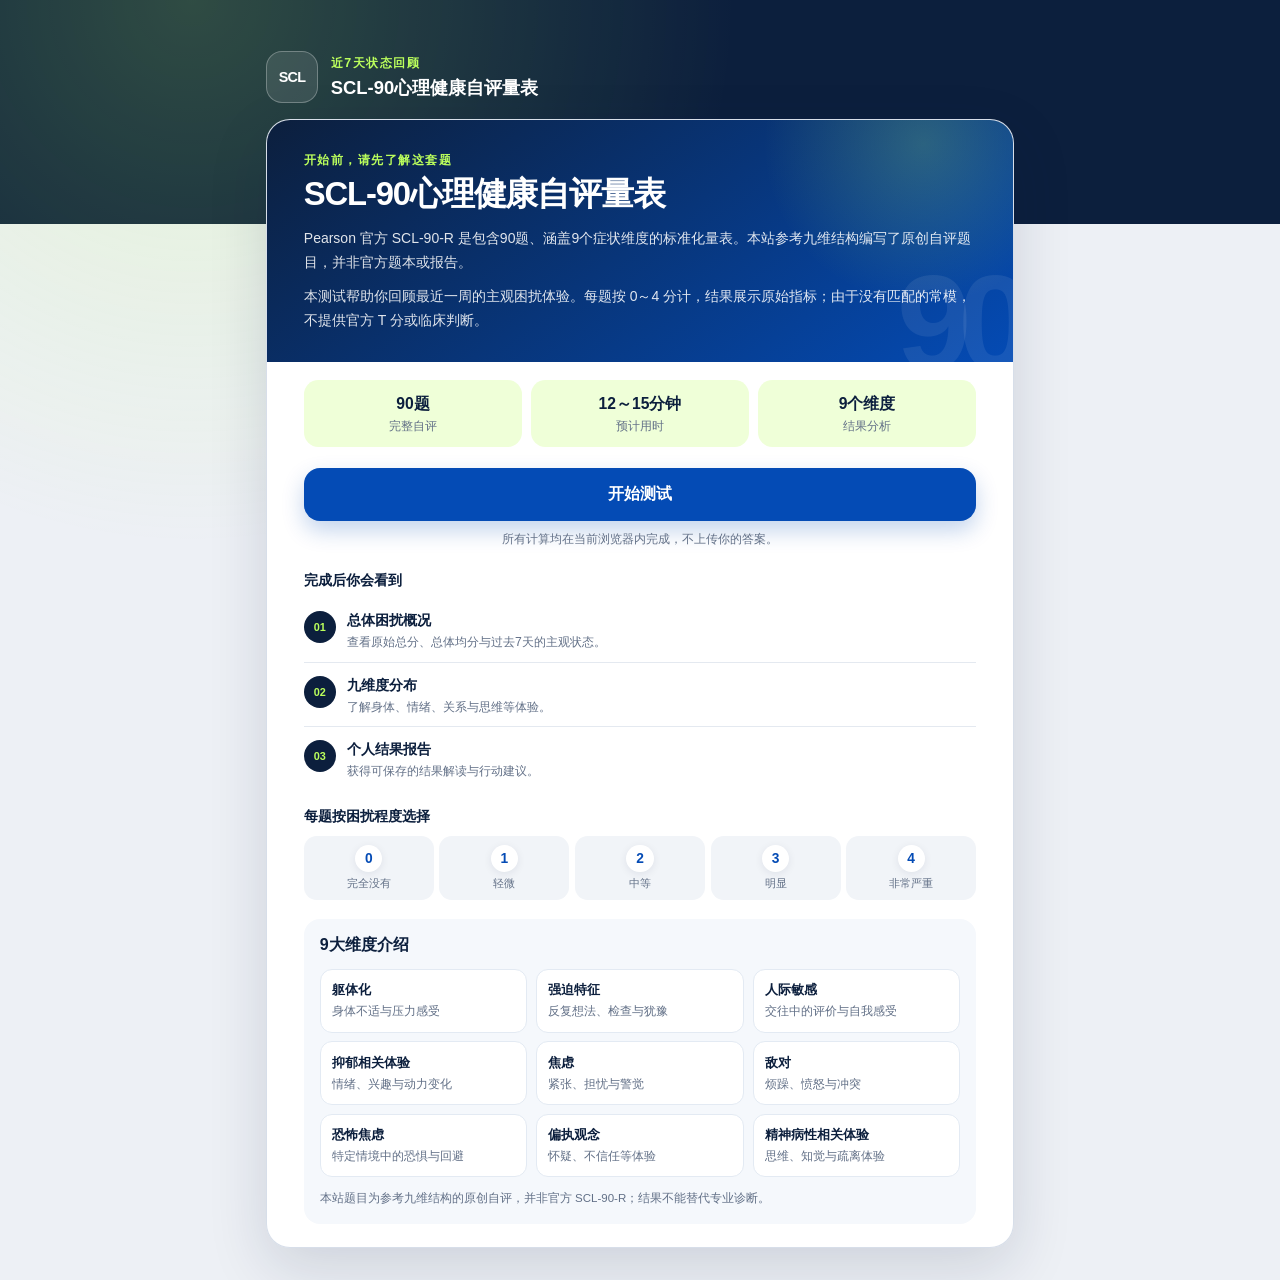
==== commit 5b719b07: "Update scoring preview and T score limitations" ====
--- a/preview/index.html
+++ b/preview/index.html
@@ -7,7 +7,7 @@
     <meta name="description" content="一套面向近期心理困扰的90项原创自评筛查工具。结果仅供自我了解，不构成诊断。" />
     <link rel="icon" type="image/svg+xml" href="data:image/svg+xml,%3Csvg xmlns='http://www.w3.org/2000/svg' viewBox='0 0 64 64'%3E%3Crect width='64' height='64' rx='16' fill='%230c1f3d'/%3E%3Cpath d='M18 34c0-11 6-18 14-18s14 7 14 18c0 8-6 14-14 14s-14-6-14-14Z' fill='none' stroke='%23bbff5c' stroke-width='5'/%3E%3Cpath d='M24 34h16M32 26v16' stroke='%23fff' stroke-width='4' stroke-linecap='round'/%3E%3C/svg%3E" />
     <title>SCL-90心理健康自评量表</title>
-    <link rel="stylesheet" href="./styles.css?v=9" />
+    <link rel="stylesheet" href="./styles.css?v=11" />
   </head>
   <body>
     <section id="auth-gate" class="auth-gate" aria-labelledby="auth-title" role="dialog" aria-modal="true" hidden>
@@ -41,8 +41,8 @@
         <div class="intro-hero">
           <p class="section-kicker">开始前，请先了解这套题</p>
           <h2 id="start-title">SCL-90心理健康自评量表</h2>
-          <p class="lede">SCL-90（症状自评量表）是世界上最著名的心理健康测试量表之一，也是当前使用最为广泛的精神障碍和心理疾病门诊检查量表。它包含90个项目，涵盖9个症状维度，能够全面评估测试者的心理健康状况。</p>
-          <p class="lede">本测试可以帮助您了解自己最近一周的心理状态，识别可能存在的心理症状及其严重程度，为您提供有价值的参考信息。</p>
+          <p class="lede">Pearson 官方 SCL-90-R 是包含90题、涵盖9个症状维度的标准化量表。本站参考九维结构编写了原创自评题目，并非官方题本或报告。</p>
+          <p class="lede">本测试帮助你回顾最近一周的主观困扰体验。每题按 0～4 分计，结果展示原始指标；由于没有匹配的常模，不提供官方 T 分或临床判断。</p>
         </div>
         <div class="intro-meta" aria-label="测评基本信息">
           <div><strong>90题</strong><span>完整自评</span></div>
@@ -103,6 +103,6 @@
     </main>
     <div id="support-sheet" class="support-sheet" hidden></div>
     <script src="./config.js?v=1"></script>
-    <script src="./app.js?v=9"></script>
+    <script src="./app.js?v=11"></script>
   </body>
 </html>
--- a/preview/styles.css
+++ b/preview/styles.css
@@ -307,6 +307,11 @@
 .result-card { padding: 1.2rem; border: 1px solid var(--line); border-radius: 1.35rem; background: var(--panel); box-shadow: 0 10px 35px rgba(12,31,61,.08); }
 .risk-card { border-color: #ffc9cf; background: var(--danger-soft); }
 .risk-card .section-kicker { color: var(--danger); }
+.risk-response-list { display: grid; gap: .55rem; margin: .85rem 0; padding: 0; list-style: none; }
+.risk-response-list li { display: grid; gap: .3rem; padding: .75rem .85rem; border: 1px solid #ffd4d9; border-radius: .8rem; background: #fff; }
+.risk-response-list span { color: var(--danger); font-size: .78rem; font-weight: 800; }
+.risk-response-list strong { color: var(--brand-dark); font-size: .9rem; line-height: 1.5; }
+.risk-response-list em { color: #8e3b48; font-size: .82rem; font-style: normal; font-weight: 700; }
 .risk-card h2, .result-card h2 { margin: .2rem 0 .65rem; color: var(--brand-dark); font-size: 1.35rem; line-height: 1.35; }
 .risk-card p, .result-card > p, .dimension-card > p { color: var(--muted); line-height: 1.72; }
 .result-hero { overflow: hidden; position: relative; background: linear-gradient(145deg, #ffffff 35%, #f1f5ff); }
@@ -352,14 +357,16 @@
 .score-table-wrap { overflow: hidden; margin-top: .9rem; border: 1px solid #d9e0ea; border-radius: 1rem; }
 .score-table { width: 100%; table-layout: fixed; border-collapse: collapse; font-size: .76rem; }
 .score-table th, .score-table td { padding: .72rem .55rem; border-bottom: 1px solid #e4e9f0; text-align: left; }
+.score-table th:first-child, .score-table td:first-child { width: 50%; }
+.score-table th:nth-child(2), .score-table td:nth-child(2) { width: 27%; }
+.score-table th:last-child, .score-table td:last-child { width: 23%; }
 .score-table th { background: #f1f4f8; color: var(--muted); font-size: .68rem; font-weight: 760; letter-spacing: .04em; }
 .score-table tr:last-child td { border-bottom: 0; }
-.score-table td:first-child { color: #93a1a6; font-weight: 750; }
-.score-table td:nth-child(2) { overflow-wrap: anywhere; color: var(--ink); font-weight: 680; }
-.score-table td:nth-child(3) { color: var(--muted); white-space: nowrap; }
-.score-table td:nth-child(3) strong { color: var(--brand-dark); }
-.score-table td:last-child { text-align: right; }
-.score-table td:last-child span { display: inline-block; padding: .25rem .42rem; border-radius: .4rem; background: #fff3d3; color: #78500a; font-size: .66rem; font-weight: 760; white-space: nowrap; }
+.score-table td:first-child { overflow-wrap: anywhere; color: var(--ink); font-weight: 700; }
+.score-table td:nth-child(2) { color: var(--muted); }
+.score-table td:nth-child(2) strong { display: block; color: var(--brand-dark); font-size: .9rem; }
+.score-table td:nth-child(2) small { display: block; font-size: .64rem; line-height: 1.35; }
+.score-table td.t-score-unavailable { color: var(--muted); font-weight: 680; white-space: nowrap; }
 .dimension-list { display: grid; gap: .8rem; margin-top: 1rem; }
 .dimension-card { padding: 1rem; border: 1px solid #d9e0ea; border-radius: 1rem; background: #fbfcfe; }
 .dimension-heading { display: flex; align-items: flex-start; justify-content: space-between; gap: .8rem; }
@@ -460,8 +467,9 @@
   .radar-card { padding-inline: .75rem; }
   .radar-card > .section-heading, .radar-card > p { margin-inline: .45rem; }
   .score-table th, .score-table td { padding-inline: .38rem; }
-  .score-table th:first-child, .score-table td:first-child { width: 2rem; }
-  .score-table th:last-child, .score-table td:last-child { width: 5.15rem; }
+  .score-table th:first-child, .score-table td:first-child { width: 48%; }
+  .score-table th:nth-child(2), .score-table td:nth-child(2) { width: 28%; }
+  .score-table th:last-child, .score-table td:last-child { width: 24%; }
 }
 
 @media print {
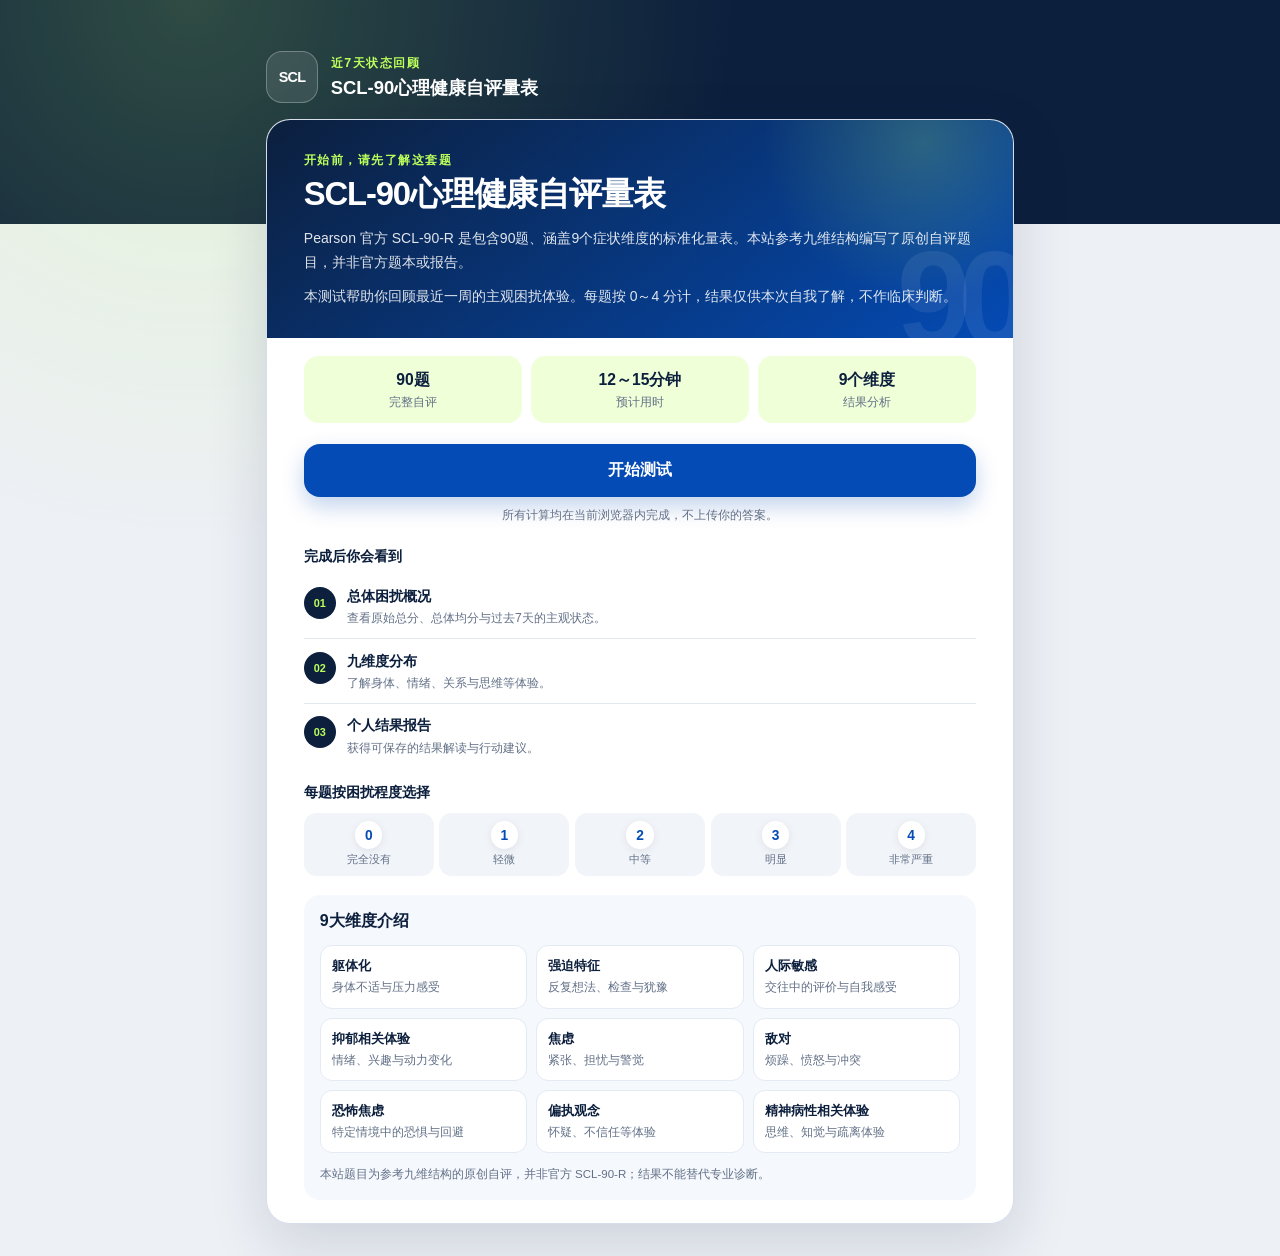
==== commit 3c6209ef: "Update 0-4 assessment scoring and result layout" ====
--- a/preview/index.html
+++ b/preview/index.html
@@ -7,7 +7,7 @@
     <meta name="description" content="一套面向近期心理困扰的90项原创自评筛查工具。结果仅供自我了解，不构成诊断。" />
     <link rel="icon" type="image/svg+xml" href="data:image/svg+xml,%3Csvg xmlns='http://www.w3.org/2000/svg' viewBox='0 0 64 64'%3E%3Crect width='64' height='64' rx='16' fill='%230c1f3d'/%3E%3Cpath d='M18 34c0-11 6-18 14-18s14 7 14 18c0 8-6 14-14 14s-14-6-14-14Z' fill='none' stroke='%23bbff5c' stroke-width='5'/%3E%3Cpath d='M24 34h16M32 26v16' stroke='%23fff' stroke-width='4' stroke-linecap='round'/%3E%3C/svg%3E" />
     <title>SCL-90心理健康自评量表</title>
-    <link rel="stylesheet" href="./styles.css?v=11" />
+    <link rel="stylesheet" href="./styles.css?v=12" />
   </head>
   <body>
     <section id="auth-gate" class="auth-gate" aria-labelledby="auth-title" role="dialog" aria-modal="true" hidden>
@@ -42,7 +42,7 @@
           <p class="section-kicker">开始前，请先了解这套题</p>
           <h2 id="start-title">SCL-90心理健康自评量表</h2>
           <p class="lede">Pearson 官方 SCL-90-R 是包含90题、涵盖9个症状维度的标准化量表。本站参考九维结构编写了原创自评题目，并非官方题本或报告。</p>
-          <p class="lede">本测试帮助你回顾最近一周的主观困扰体验。每题按 0～4 分计，结果展示原始指标；由于没有匹配的常模，不提供官方 T 分或临床判断。</p>
+          <p class="lede">本测试帮助你回顾最近一周的主观困扰体验。每题按 0～4 分计，结果仅供本次自我了解，不作临床判断。</p>
         </div>
         <div class="intro-meta" aria-label="测评基本信息">
           <div><strong>90题</strong><span>完整自评</span></div>
@@ -103,6 +103,6 @@
     </main>
     <div id="support-sheet" class="support-sheet" hidden></div>
     <script src="./config.js?v=1"></script>
-    <script src="./app.js?v=11"></script>
+    <script src="./app.js?v=12"></script>
   </body>
 </html>
--- a/preview/styles.css
+++ b/preview/styles.css
@@ -319,19 +319,17 @@
 .report-meta { position: relative; z-index: 1; display: flex; align-items: flex-start; justify-content: space-between; gap: 1rem; }
 .report-meta > span { color: var(--muted); font-size: .72rem; font-weight: 650; white-space: nowrap; }
 .result-intro { position: relative; z-index: 1; }
-.total-score { position: relative; z-index: 1; display: flex; align-items: center; justify-content: space-between; gap: 1rem; margin-top: 1rem; padding: 1rem 1.1rem; border-radius: 1rem; background: var(--brand-dark); color: #fff; }
+.total-score { position: relative; z-index: 1; display: grid; grid-template-columns: max-content minmax(0, 1fr) minmax(13rem, 34%); align-items: center; gap: 1rem; min-height: 8rem; margin-top: 1rem; padding: 1rem 1.1rem; border-radius: 1rem; background: var(--brand-dark); color: #fff; }
+.total-score-value { min-width: 0; }
+.total-score-spacer { min-width: 0; }
 .total-score span { display: block; color: var(--mint); font-size: .83rem; font-weight: 800; }
 .total-score strong { display: block; margin-top: .15rem; font-size: clamp(2.4rem, 9vw, 3.35rem); line-height: 1; }
-.total-score strong em { color: rgba(255,255,255,.72); font-size: .85rem; font-style: normal; font-weight: 600; white-space: nowrap; }
-.total-score small { display: block; max-width: 13rem; color: rgba(255,255,255,.8); font-size: .74rem; line-height: 1.5; text-align: right; }
+.total-score-note { margin: 0; color: rgba(255,255,255,.84); font-size: .875rem; line-height: 1.55; text-align: right; }
 .metric-grid { position: relative; z-index: 1; display: grid; grid-template-columns: repeat(3, 1fr); gap: .55rem; margin: 1.15rem 0; }
 .metric-grid div { display: grid; gap: .22rem; min-width: 0; padding: .8rem .55rem; border: 1px solid rgba(4,75,181,.12); border-radius: 1rem; background: rgba(255,255,255,.78); }
 .metric-grid span { color: var(--brand); font-size: .72rem; font-weight: 800; letter-spacing: .08em; }
 .metric-grid strong { color: var(--brand-dark); font-size: 1.65rem; line-height: 1; }
 .metric-grid small { overflow-wrap: anywhere; color: var(--muted); font-size: .65rem; line-height: 1.35; }
-.no-norm-note { position: relative; z-index: 1; padding: .85rem 1rem; border-radius: .9rem; background: #f1f4f8; }
-.no-norm-note strong { color: var(--brand-dark); font-size: .88rem; }
-.no-norm-note p { margin: .3rem 0 0; color: var(--muted); font-size: .82rem; line-height: 1.55; }
 .section-heading { display: flex; align-items: flex-start; justify-content: space-between; gap: 1rem; }
 .range-key { flex: 0 0 auto; padding: .35rem .58rem; border-radius: 999px; background: var(--mint-soft); color: var(--brand); font-size: .72rem; font-weight: 800; }
 .radar-card > p, .action-card > p { margin: .1rem 0 0; font-size: .86rem; }
@@ -357,16 +355,14 @@
 .score-table-wrap { overflow: hidden; margin-top: .9rem; border: 1px solid #d9e0ea; border-radius: 1rem; }
 .score-table { width: 100%; table-layout: fixed; border-collapse: collapse; font-size: .76rem; }
 .score-table th, .score-table td { padding: .72rem .55rem; border-bottom: 1px solid #e4e9f0; text-align: left; }
-.score-table th:first-child, .score-table td:first-child { width: 50%; }
-.score-table th:nth-child(2), .score-table td:nth-child(2) { width: 27%; }
-.score-table th:last-child, .score-table td:last-child { width: 23%; }
+.score-table th:first-child, .score-table td:first-child { width: 62%; }
+.score-table th:last-child, .score-table td:last-child { width: 38%; }
 .score-table th { background: #f1f4f8; color: var(--muted); font-size: .68rem; font-weight: 760; letter-spacing: .04em; }
 .score-table tr:last-child td { border-bottom: 0; }
 .score-table td:first-child { overflow-wrap: anywhere; color: var(--ink); font-weight: 700; }
 .score-table td:nth-child(2) { color: var(--muted); }
 .score-table td:nth-child(2) strong { display: block; color: var(--brand-dark); font-size: .9rem; }
 .score-table td:nth-child(2) small { display: block; font-size: .64rem; line-height: 1.35; }
-.score-table td.t-score-unavailable { color: var(--muted); font-weight: 680; white-space: nowrap; }
 .dimension-list { display: grid; gap: .8rem; margin-top: 1rem; }
 .dimension-card { padding: 1rem; border: 1px solid #d9e0ea; border-radius: 1rem; background: #fbfcfe; }
 .dimension-heading { display: flex; align-items: flex-start; justify-content: space-between; gap: .8rem; }
@@ -458,8 +454,9 @@
   .app-header h1 { font-size: .9rem; }
   .start-panel { border-radius: 1.3rem; }
   .intro-hero { padding-inline: 1rem; }
-  .total-score { align-items: flex-end; gap: .5rem; }
-  .total-score small { max-width: 10rem; }
+  .total-score { grid-template-columns: minmax(0, .9fr) minmax(0, 1.1fr); min-height: 9rem; gap: .7rem; }
+  .total-score-spacer { display: none; }
+  .total-score-note { font-size: .8rem; }
   .question-panel { min-height: calc(100vh - 6.4rem); }
   .keyboard-hint { display: none; }
   .metric-grid { gap: .38rem; }
@@ -467,9 +464,8 @@
   .radar-card { padding-inline: .75rem; }
   .radar-card > .section-heading, .radar-card > p { margin-inline: .45rem; }
   .score-table th, .score-table td { padding-inline: .38rem; }
-  .score-table th:first-child, .score-table td:first-child { width: 48%; }
-  .score-table th:nth-child(2), .score-table td:nth-child(2) { width: 28%; }
-  .score-table th:last-child, .score-table td:last-child { width: 24%; }
+  .score-table th:first-child, .score-table td:first-child { width: 60%; }
+  .score-table th:last-child, .score-table td:last-child { width: 40%; }
 }
 
 @media print {
